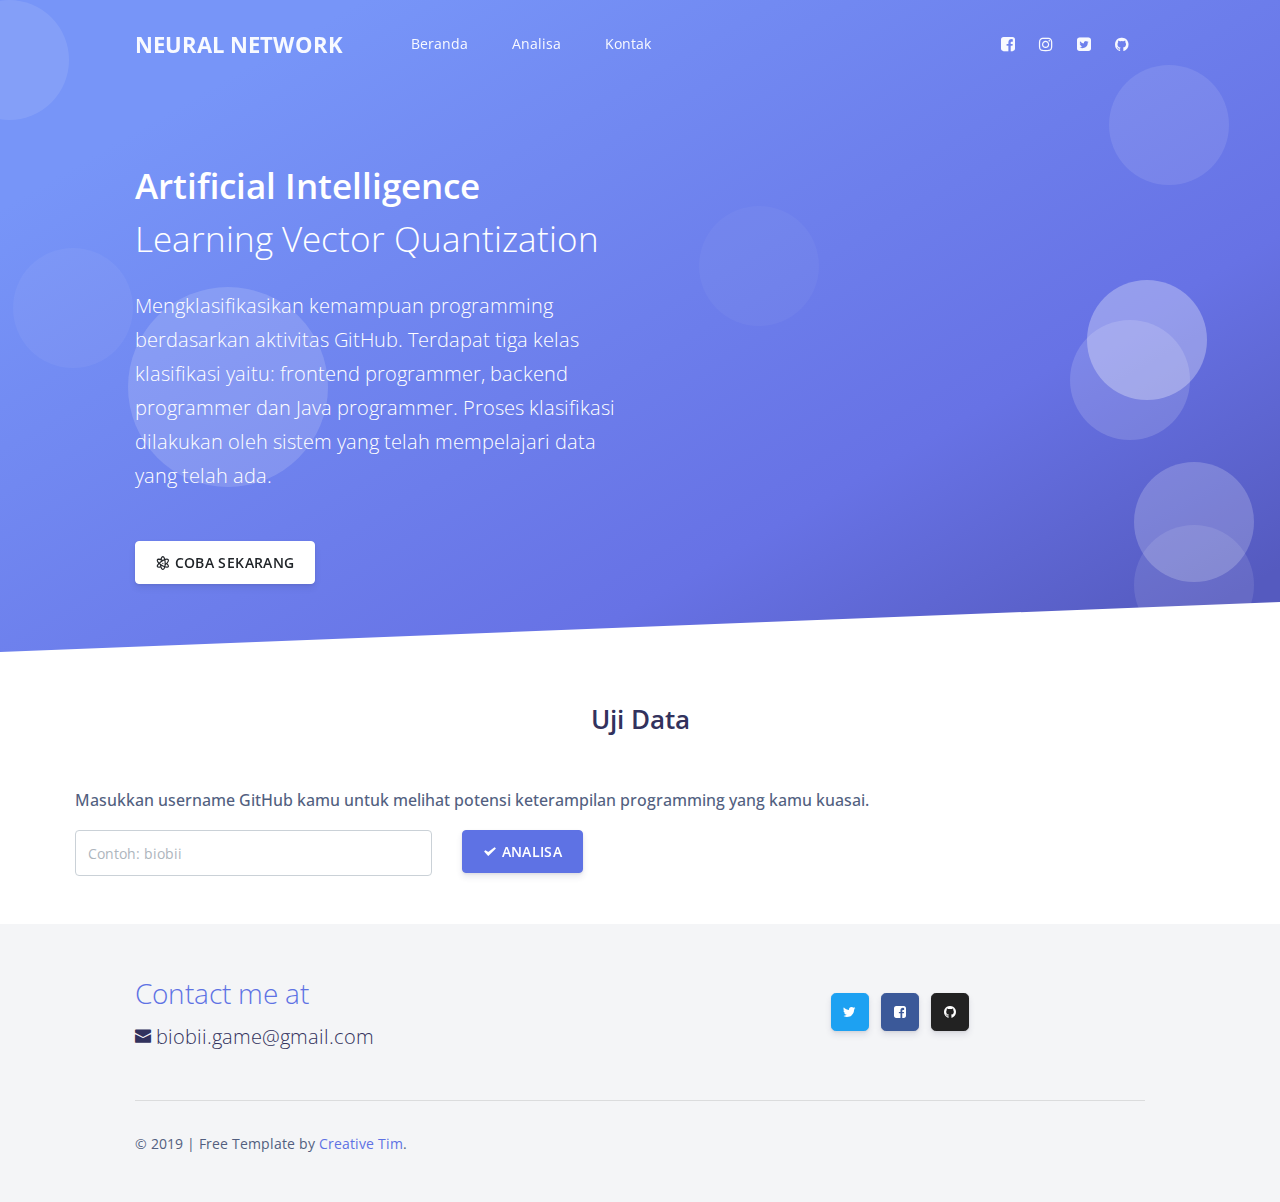
==== AI/index.html @ 5d651afd "add project lvq github classification" ====
<!DOCTYPE html><html><head><meta charset=utf-8><meta name=viewport content="width=device-width,initial-scale=1,shrink-to-fit=no"><meta name=description content="Start your development with a Design System for Bootstrap 4."><meta name=author content="Creative Tim"><title>Neural Network</title><link href=static/img/brand/favicon.png rel=icon type=image/png><link href="https://fonts.googleapis.com/css?family=Open+Sans:300,400,600,700" rel=stylesheet><link href=static/vendor/nucleo/css/nucleo.css rel=stylesheet><link href=static/vendor/font-awesome/css/font-awesome.min.css rel=stylesheet><link type=text/css href="static/css/argon.css?v=1.0.1" rel=stylesheet><link type=text/css href=static/css/docs.min.css rel=stylesheet><link href=static/css/app.8bf87c40e543f9dcc011c4a379735508.css rel=stylesheet></head><body><div id=app></div><script src=static/vendor/jquery/jquery.min.js></script><script src=static/vendor/popper/popper.min.js></script><script src=static/vendor/bootstrap/bootstrap.min.js></script><script src=static/vendor/headroom/headroom.min.js></script><script src="static/js/argon.js?v=1.0.1"></script><script type=text/javascript src=static/js/manifest.37a2ecbb1d1b7e6c9ada.js></script><script type=text/javascript src=static/js/vendor.f0a909a7b3e6c7ba83d7.js></script><script type=text/javascript src=static/js/app.0bf9fc772786befdf01e.js></script></body></html>
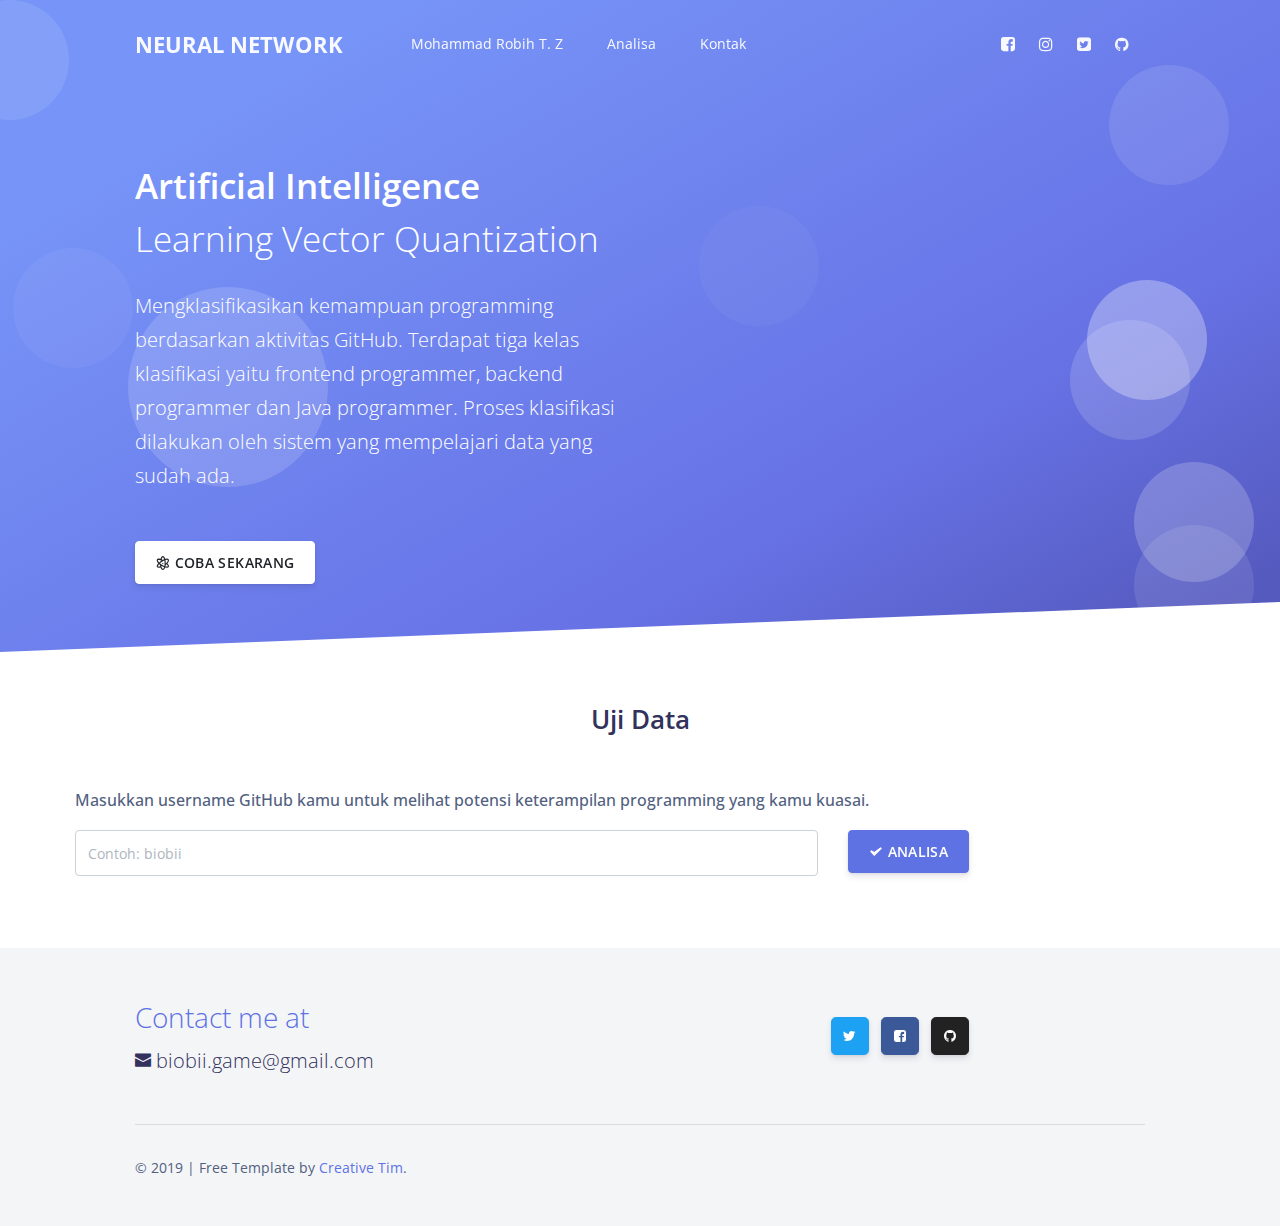
==== commit 8e8c37f4: "fix AI pages mobile layout" ====
--- a/AI/index.html
+++ b/AI/index.html
@@ -1 +1 @@
-<!DOCTYPE html><html><head><meta charset=utf-8><meta name=viewport content="width=device-width,initial-scale=1,shrink-to-fit=no"><meta name=description content="Start your development with a Design System for Bootstrap 4."><meta name=author content="Creative Tim"><title>Neural Network</title><link href=static/img/brand/favicon.png rel=icon type=image/png><link href="https://fonts.googleapis.com/css?family=Open+Sans:300,400,600,700" rel=stylesheet><link href=static/vendor/nucleo/css/nucleo.css rel=stylesheet><link href=static/vendor/font-awesome/css/font-awesome.min.css rel=stylesheet><link type=text/css href="static/css/argon.css?v=1.0.1" rel=stylesheet><link type=text/css href=static/css/docs.min.css rel=stylesheet><link href=static/css/app.8bf87c40e543f9dcc011c4a379735508.css rel=stylesheet></head><body><div id=app></div><script src=static/vendor/jquery/jquery.min.js></script><script src=static/vendor/popper/popper.min.js></script><script src=static/vendor/bootstrap/bootstrap.min.js></script><script src=static/vendor/headroom/headroom.min.js></script><script src="static/js/argon.js?v=1.0.1"></script><script type=text/javascript src=static/js/manifest.37a2ecbb1d1b7e6c9ada.js></script><script type=text/javascript src=static/js/vendor.f0a909a7b3e6c7ba83d7.js></script><script type=text/javascript src=static/js/app.0bf9fc772786befdf01e.js></script></body></html>+<!DOCTYPE html><html><head><meta charset=utf-8><meta name=viewport content="width=device-width,initial-scale=1,shrink-to-fit=no"><meta name=description content="Artificial intelligence sederhana untuk mengklasifikasikan kemampuan programming berdasarkan repository Github."><meta name=author content="Mohammad Robih T. Z"><title>Simple Neural Network</title><link href=static/favicon.png rel=icon type=image/png><link href="https://fonts.googleapis.com/css?family=Open+Sans:300,400,600,700" rel=stylesheet><link href=static/vendor/nucleo/css/nucleo.css rel=stylesheet><link href=static/vendor/font-awesome/css/font-awesome.min.css rel=stylesheet><link type=text/css href="static/css/argon.css?v=1.0.1" rel=stylesheet><link href=static/css/app.eb4740c2fdf0c2740fc08ab1a7d2b66f.css rel=stylesheet></head><body><div id=app></div><script src=static/vendor/jquery/jquery.min.js></script><script src=static/vendor/popper/popper.min.js></script><script src=static/vendor/bootstrap/bootstrap.min.js></script><script src=static/vendor/headroom/headroom.min.js></script><script src="static/js/argon.js?v=1.0.1"></script><script type=text/javascript src=static/js/manifest.37a2ecbb1d1b7e6c9ada.js></script><script type=text/javascript src=static/js/vendor.f0a909a7b3e6c7ba83d7.js></script><script type=text/javascript src=static/js/app.51fc7708a388d22dce83.js></script></body></html>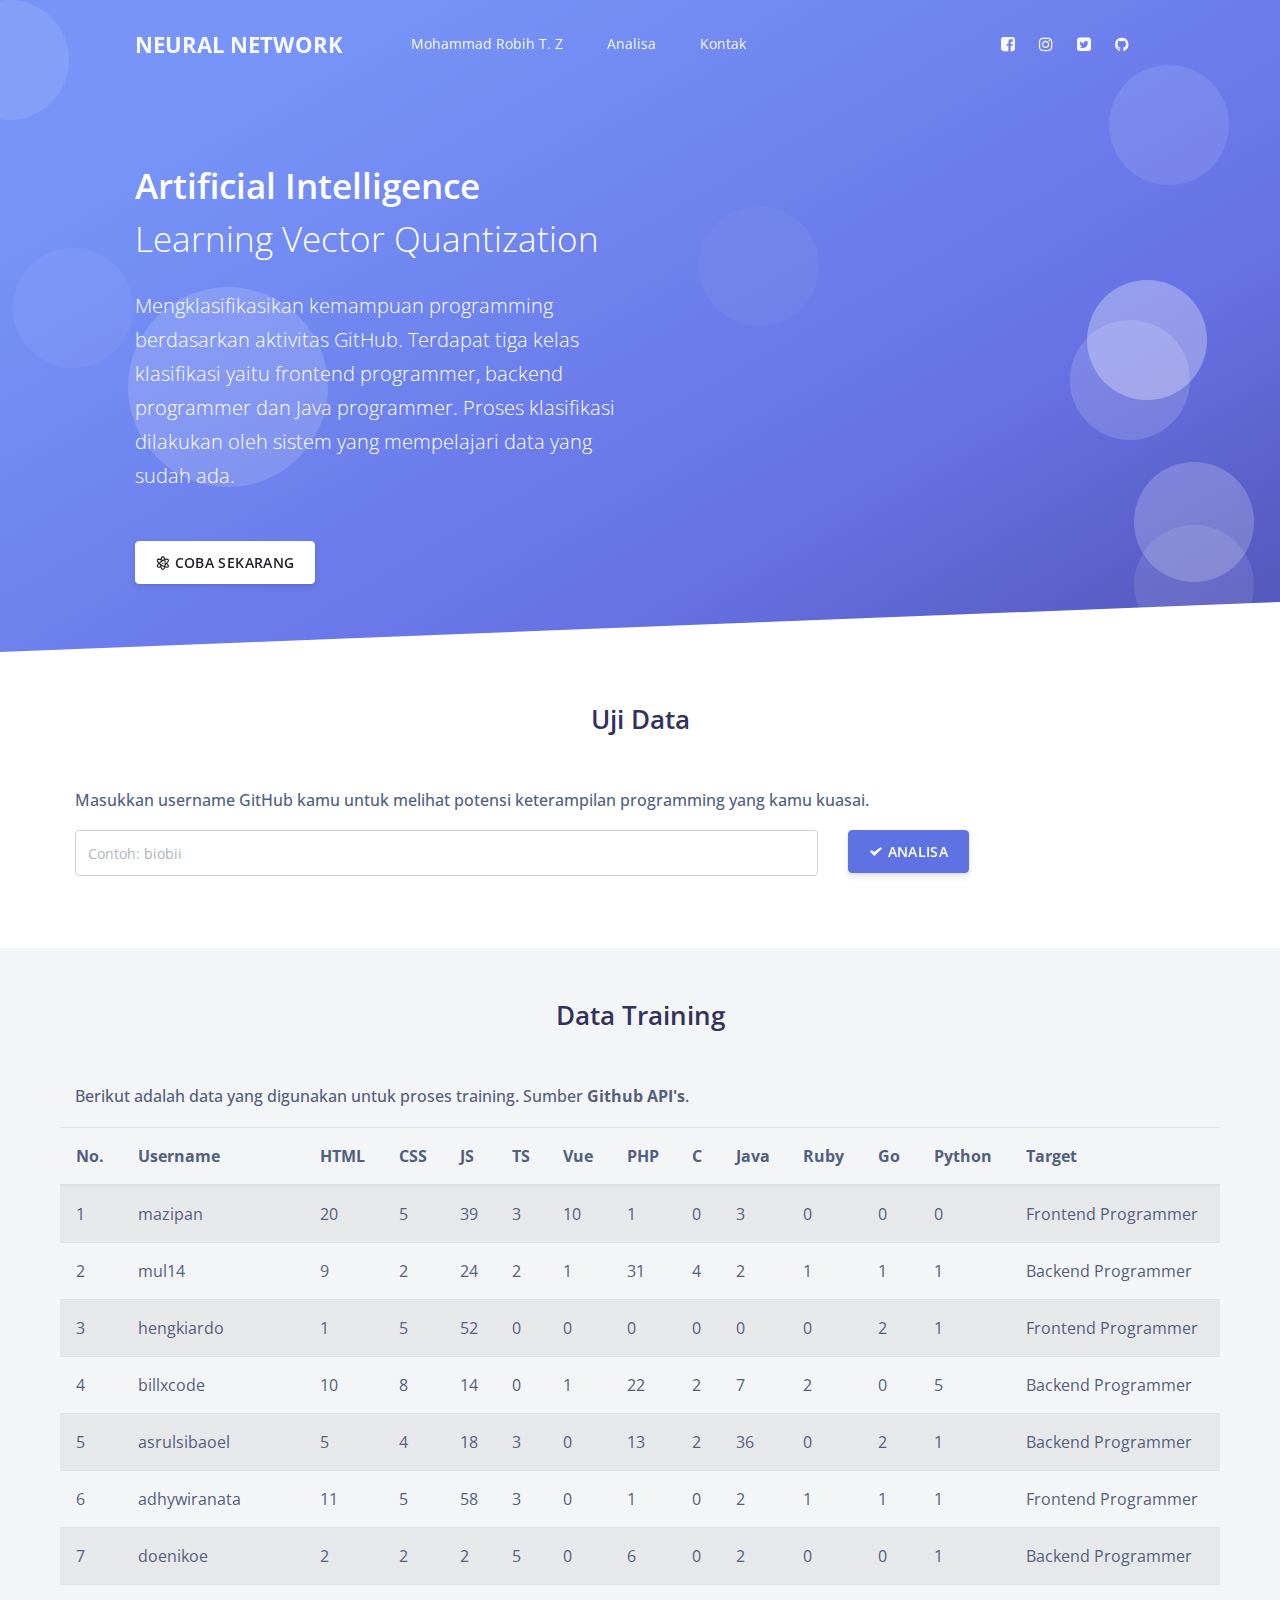
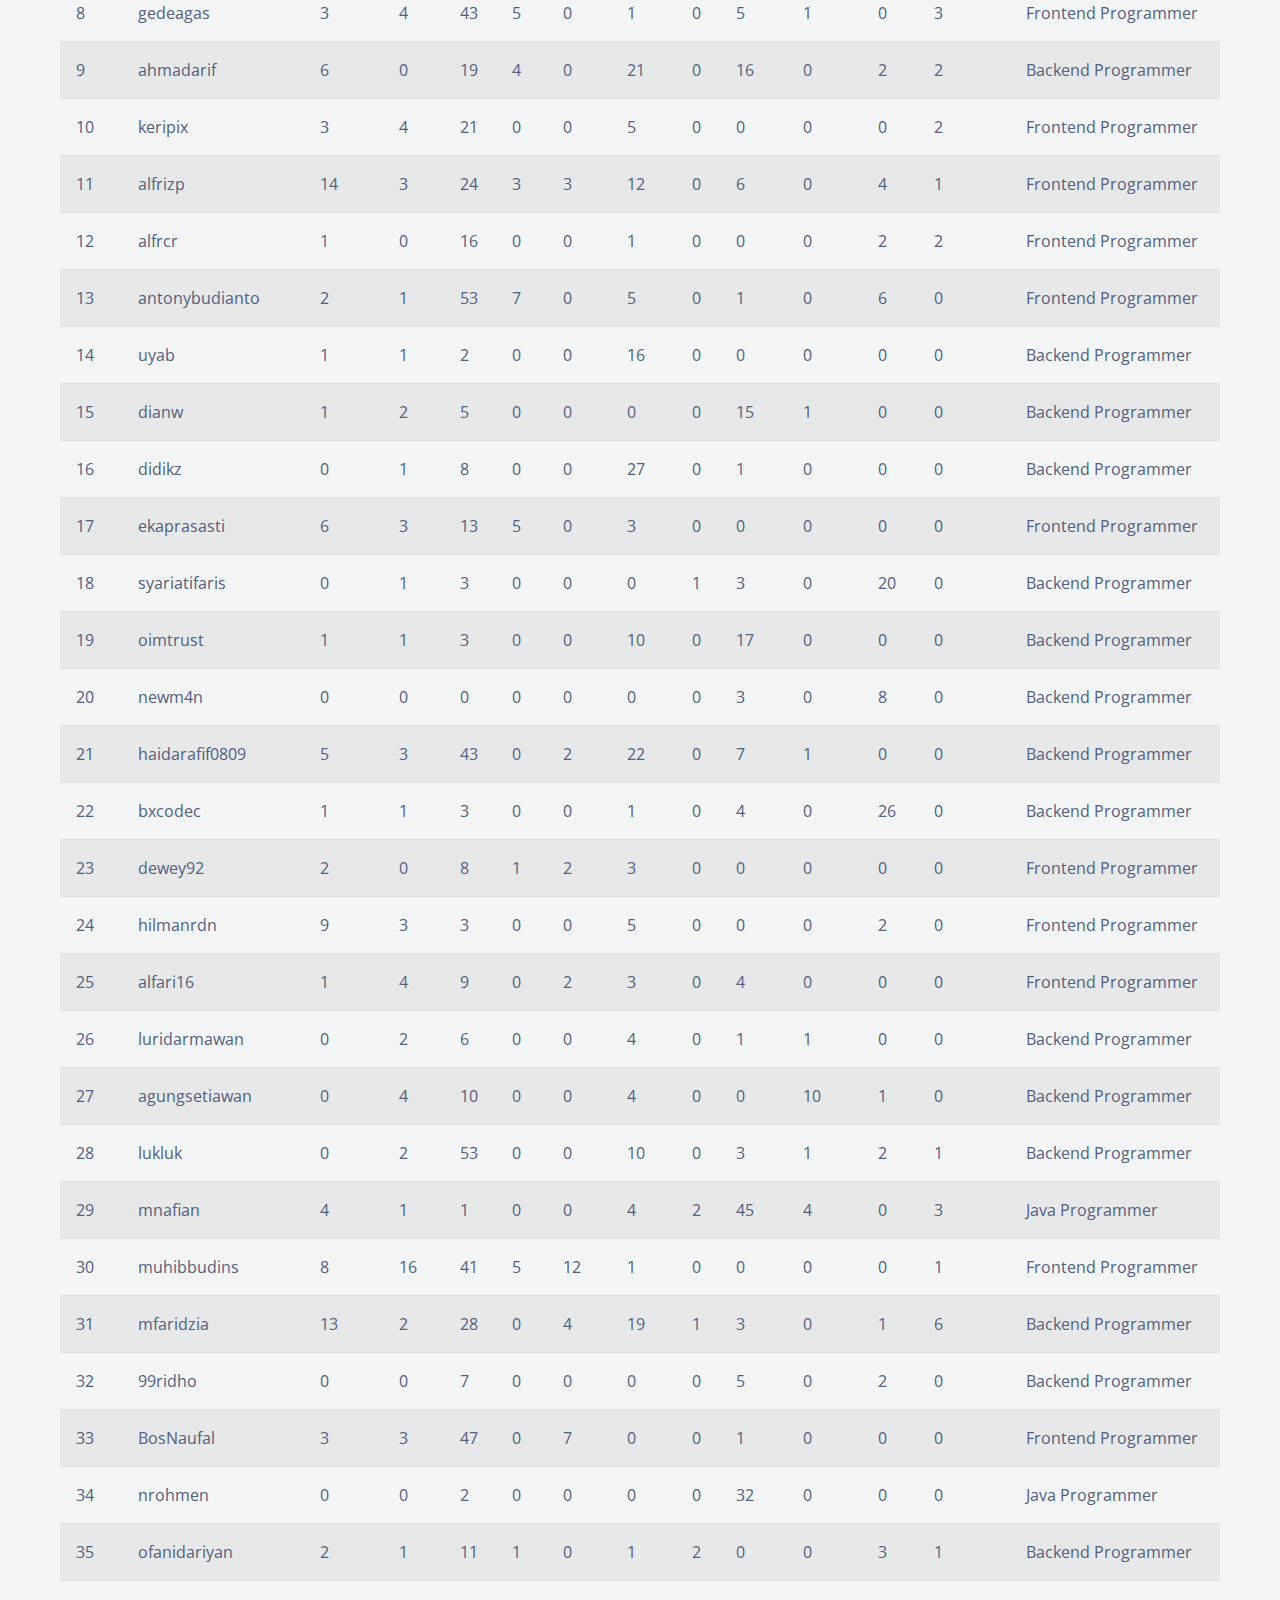
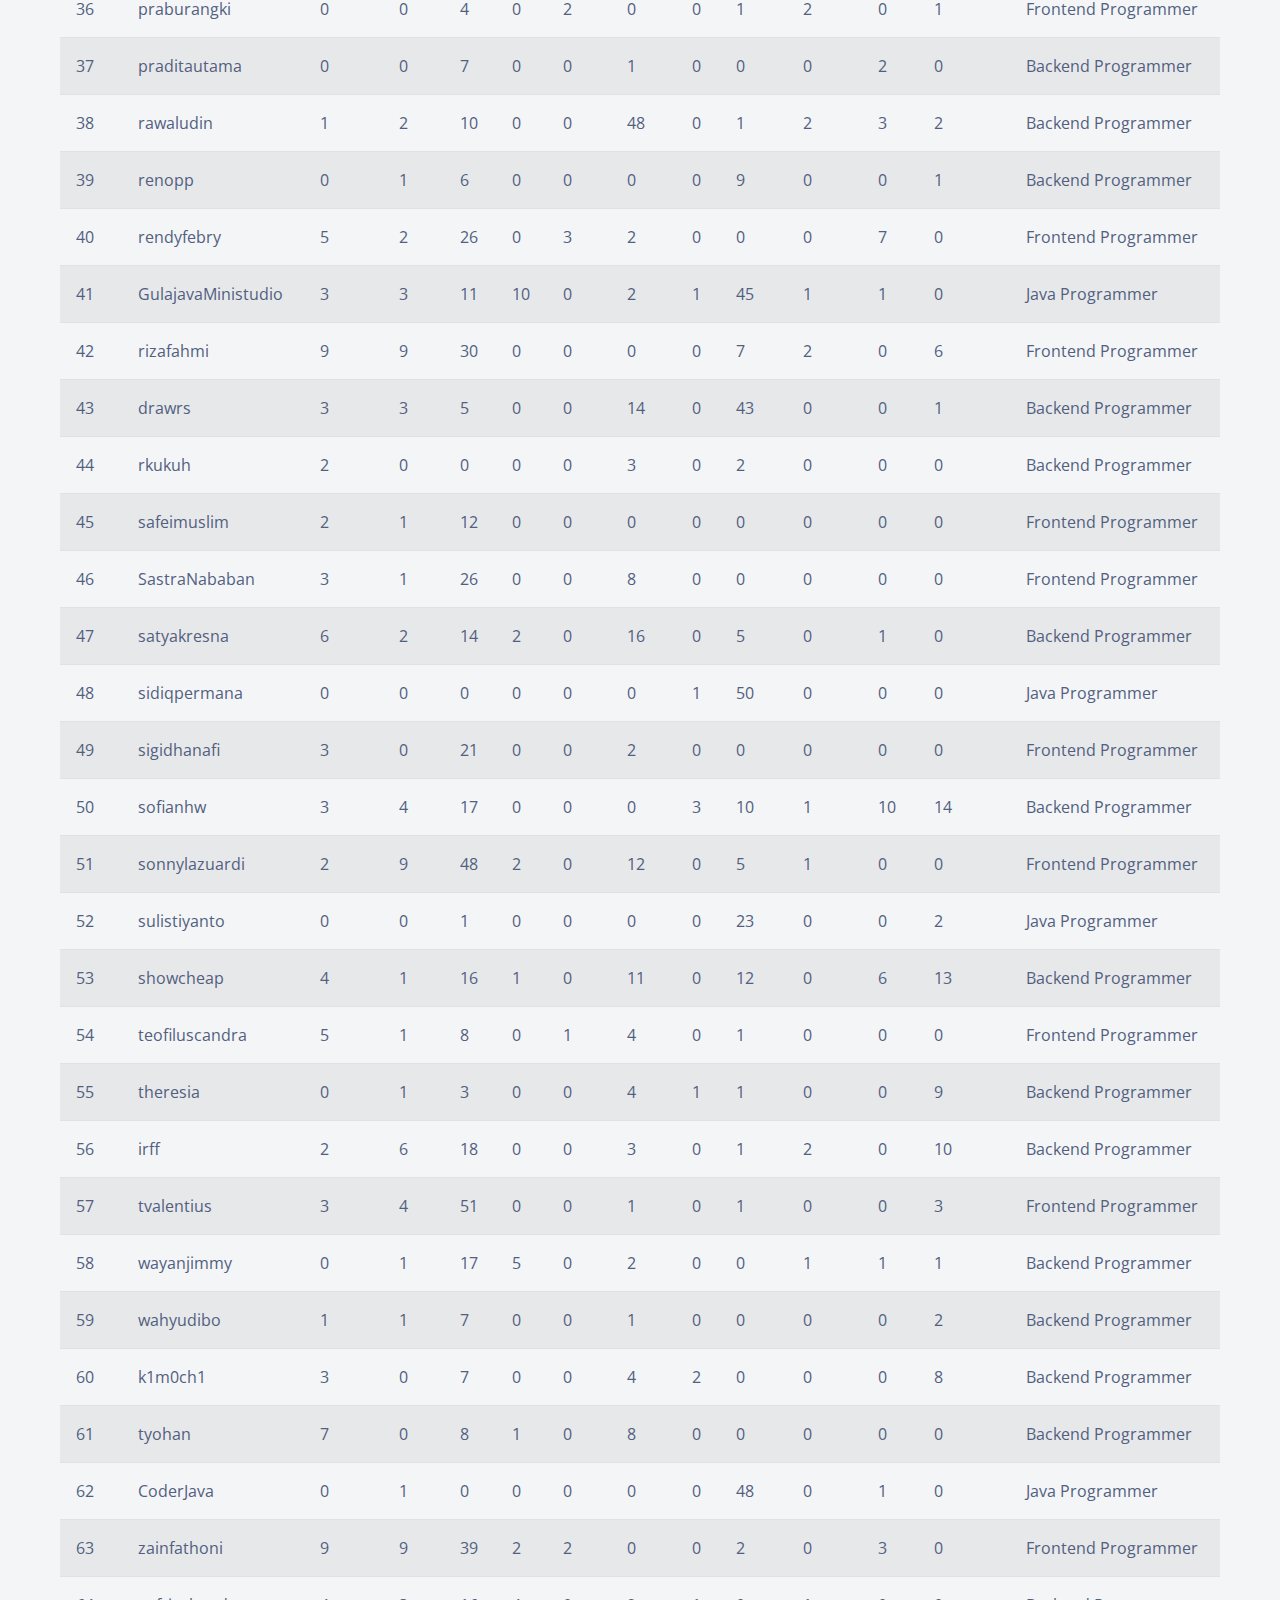
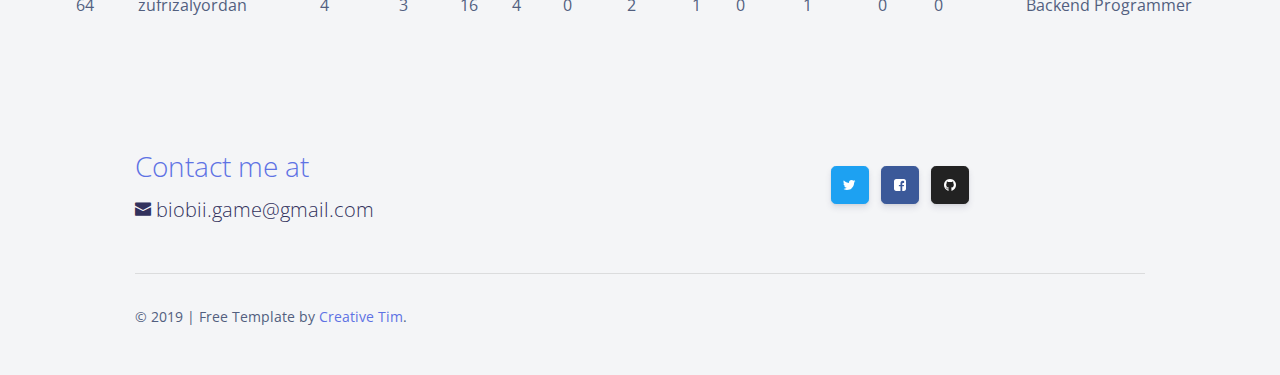
==== commit 6a37572f: "main:update data. AI:add data training" ====
--- a/AI/index.html
+++ b/AI/index.html
@@ -1 +1 @@
-<!DOCTYPE html><html><head><meta charset=utf-8><meta name=viewport content="width=device-width,initial-scale=1,shrink-to-fit=no"><meta name=description content="Artificial intelligence sederhana untuk mengklasifikasikan kemampuan programming berdasarkan repository Github."><meta name=author content="Mohammad Robih T. Z"><title>Simple Neural Network</title><link href=static/favicon.png rel=icon type=image/png><link href="https://fonts.googleapis.com/css?family=Open+Sans:300,400,600,700" rel=stylesheet><link href=static/vendor/nucleo/css/nucleo.css rel=stylesheet><link href=static/vendor/font-awesome/css/font-awesome.min.css rel=stylesheet><link type=text/css href="static/css/argon.css?v=1.0.1" rel=stylesheet><link href=static/css/app.eb4740c2fdf0c2740fc08ab1a7d2b66f.css rel=stylesheet></head><body><div id=app></div><script src=static/vendor/jquery/jquery.min.js></script><script src=static/vendor/popper/popper.min.js></script><script src=static/vendor/bootstrap/bootstrap.min.js></script><script src=static/vendor/headroom/headroom.min.js></script><script src="static/js/argon.js?v=1.0.1"></script><script type=text/javascript src=static/js/manifest.37a2ecbb1d1b7e6c9ada.js></script><script type=text/javascript src=static/js/vendor.f0a909a7b3e6c7ba83d7.js></script><script type=text/javascript src=static/js/app.51fc7708a388d22dce83.js></script></body></html>+<!DOCTYPE html><html><head><meta charset=utf-8><meta name=viewport content="width=device-width,initial-scale=1,shrink-to-fit=no"><meta name=description content="Artificial intelligence sederhana untuk mengklasifikasikan kemampuan programming berdasarkan repository Github."><meta name=author content="Mohammad Robih T. Z"><title>Simple Neural Network</title><link href=static/favicon.png rel=icon type=image/png><link href="https://fonts.googleapis.com/css?family=Open+Sans:300,400,600,700" rel=stylesheet><link href=static/vendor/nucleo/css/nucleo.css rel=stylesheet><link href=static/vendor/font-awesome/css/font-awesome.min.css rel=stylesheet><link type=text/css href="static/css/argon.css?v=1.0.1" rel=stylesheet><link href=static/css/app.edfa7352059a2bf0c91415d7ef8134d7.css rel=stylesheet></head><body><div id=app></div><script src=static/vendor/jquery/jquery.min.js></script><script src=static/vendor/popper/popper.min.js></script><script src=static/vendor/bootstrap/bootstrap.min.js></script><script src=static/vendor/headroom/headroom.min.js></script><script src="static/js/argon.js?v=1.0.1"></script><script type=text/javascript src=static/js/manifest.37a2ecbb1d1b7e6c9ada.js></script><script type=text/javascript src=static/js/vendor.f0a909a7b3e6c7ba83d7.js></script><script type=text/javascript src=static/js/app.864d17acfa170e1d2947.js></script></body></html>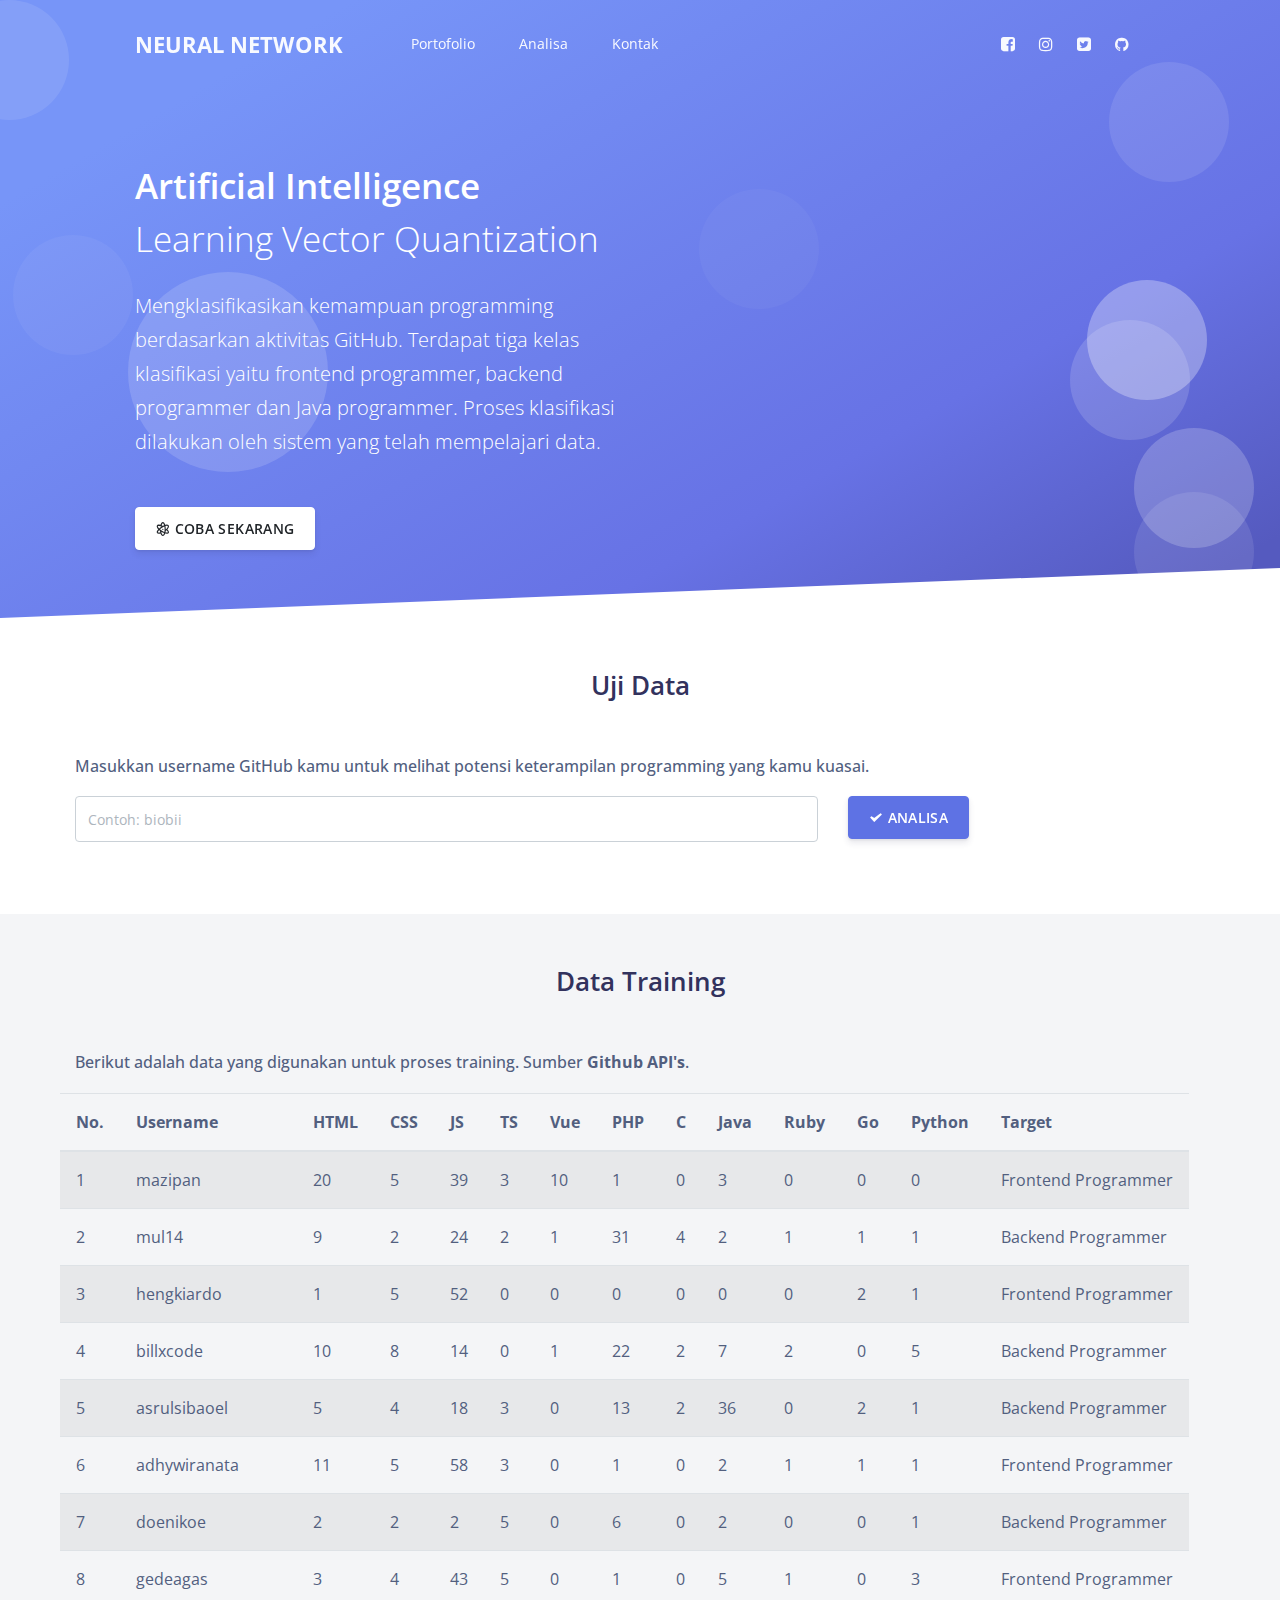
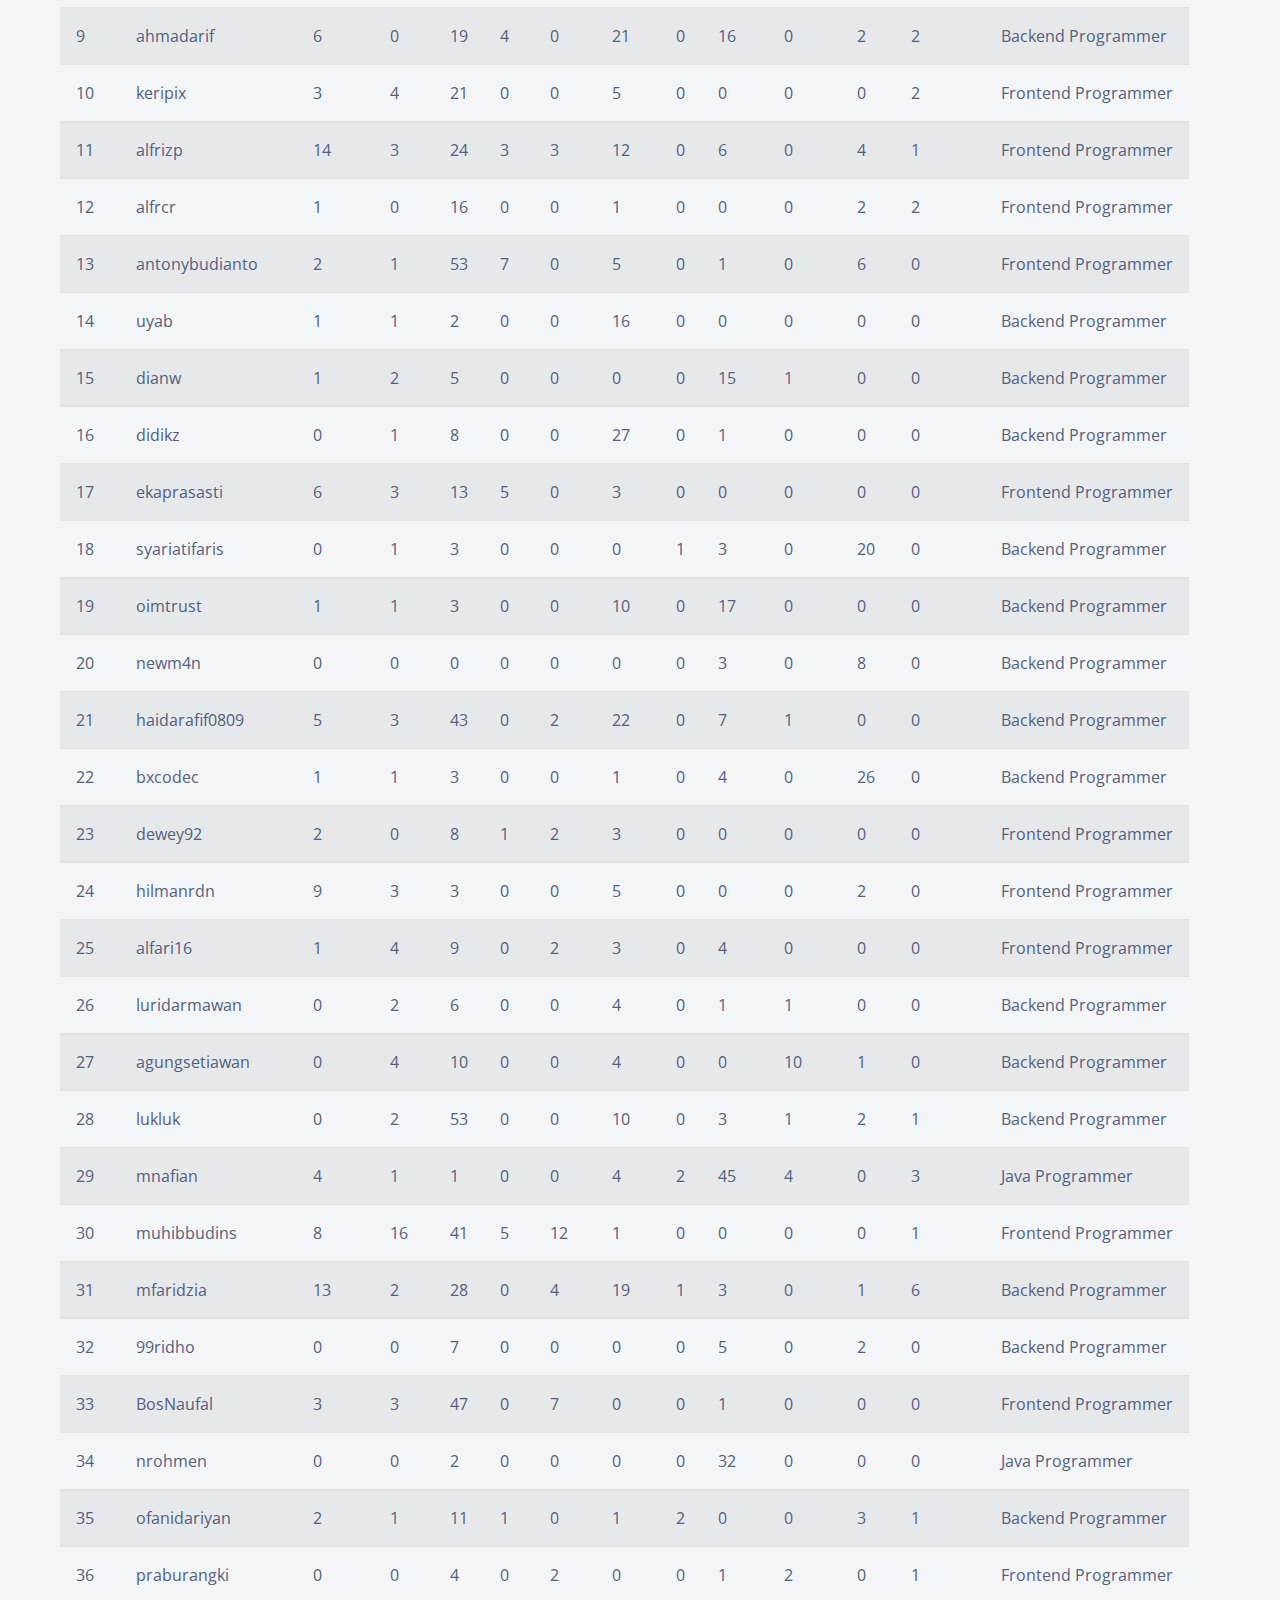
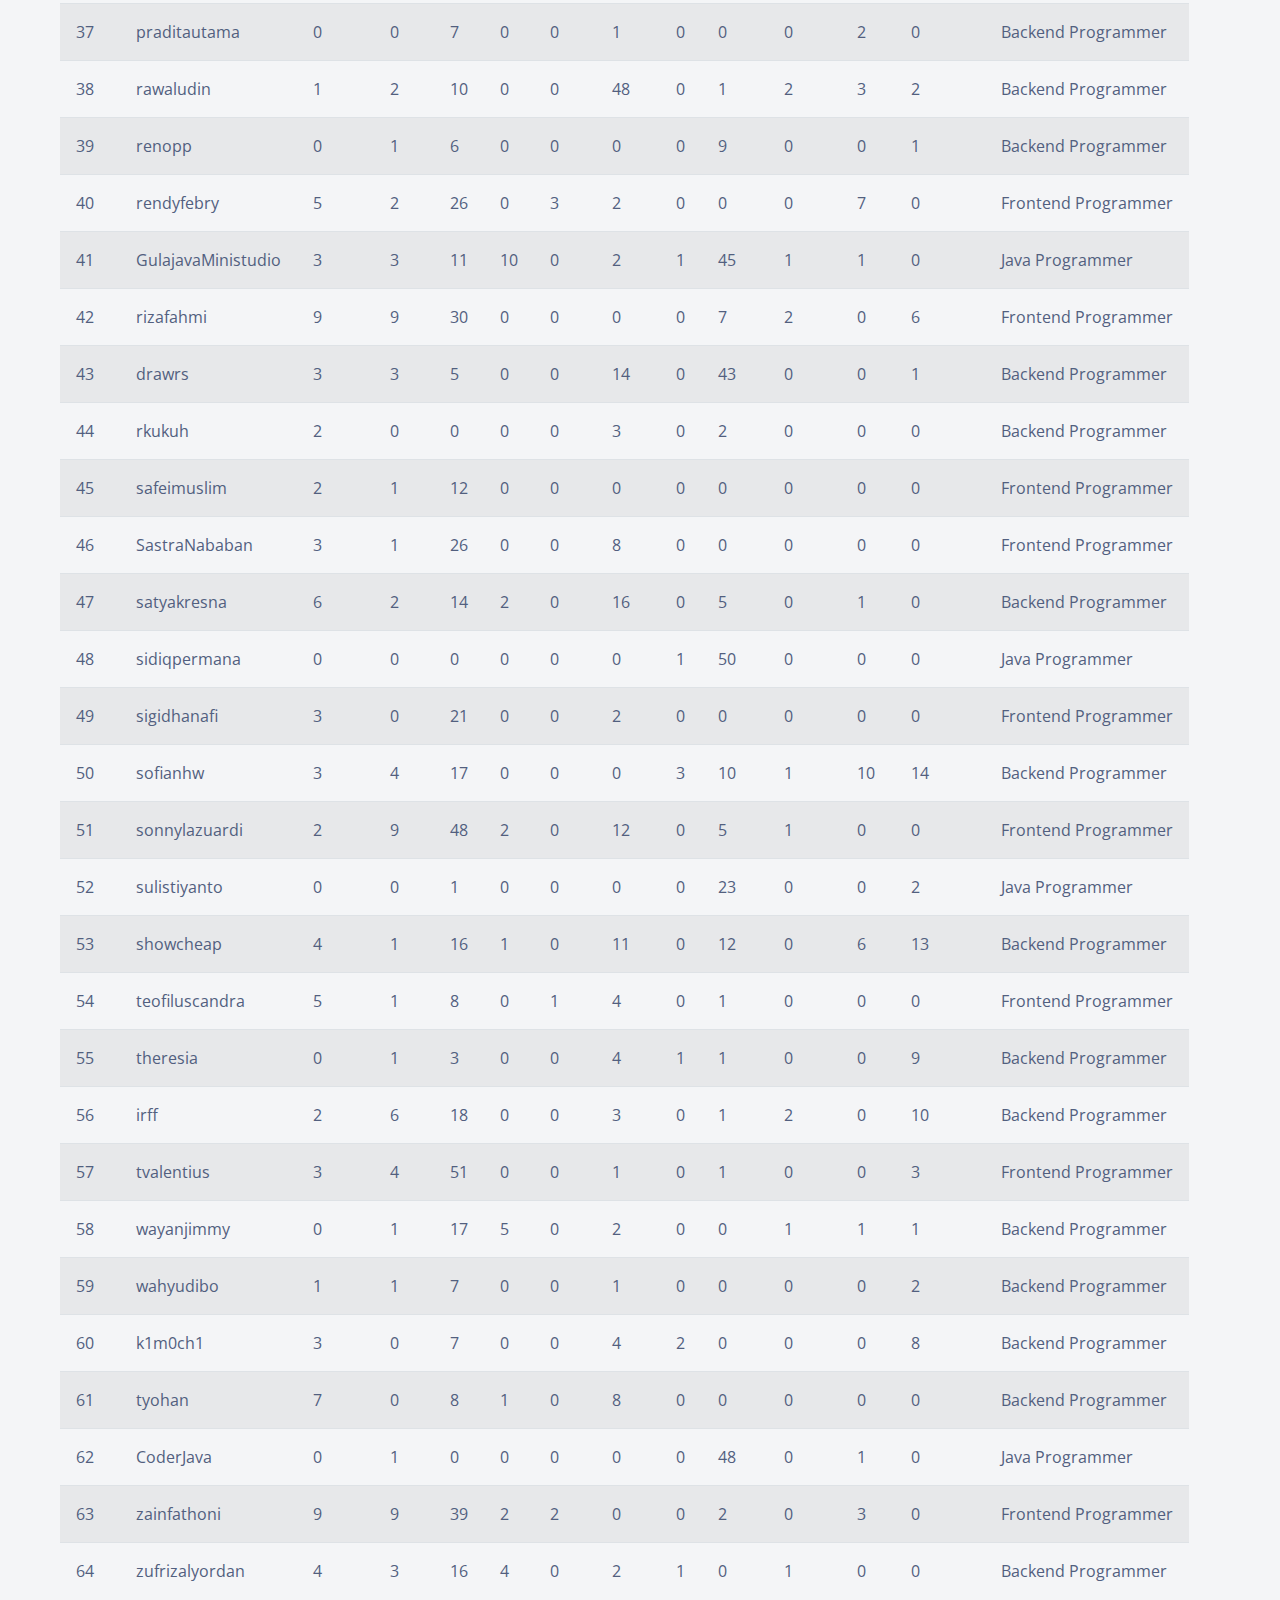
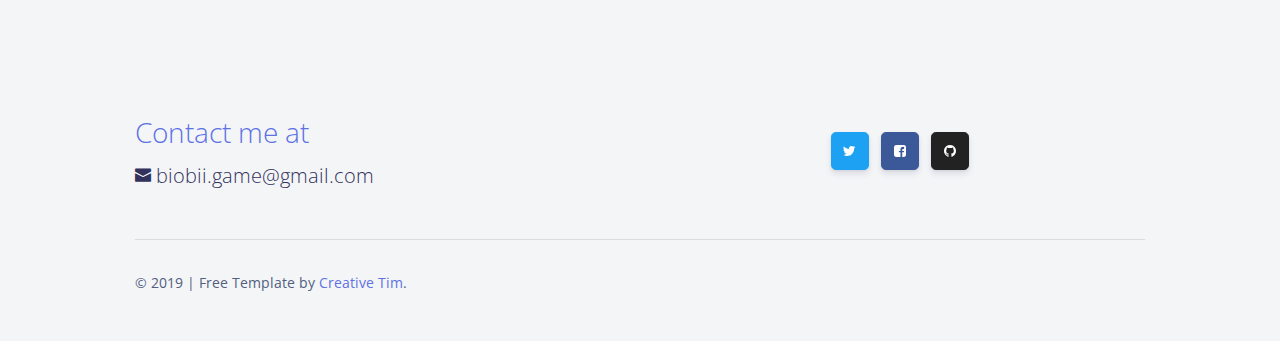
==== commit 81879d70: "responsive data training table" ====
--- a/AI/index.html
+++ b/AI/index.html
@@ -1 +1 @@
-<!DOCTYPE html><html><head><meta charset=utf-8><meta name=viewport content="width=device-width,initial-scale=1,shrink-to-fit=no"><meta name=description content="Artificial intelligence sederhana untuk mengklasifikasikan kemampuan programming berdasarkan repository Github."><meta name=author content="Mohammad Robih T. Z"><title>Simple Neural Network</title><link href=static/favicon.png rel=icon type=image/png><link href="https://fonts.googleapis.com/css?family=Open+Sans:300,400,600,700" rel=stylesheet><link href=static/vendor/nucleo/css/nucleo.css rel=stylesheet><link href=static/vendor/font-awesome/css/font-awesome.min.css rel=stylesheet><link type=text/css href="static/css/argon.css?v=1.0.1" rel=stylesheet><link href=static/css/app.edfa7352059a2bf0c91415d7ef8134d7.css rel=stylesheet></head><body><div id=app></div><script src=static/vendor/jquery/jquery.min.js></script><script src=static/vendor/popper/popper.min.js></script><script src=static/vendor/bootstrap/bootstrap.min.js></script><script src=static/vendor/headroom/headroom.min.js></script><script src="static/js/argon.js?v=1.0.1"></script><script type=text/javascript src=static/js/manifest.37a2ecbb1d1b7e6c9ada.js></script><script type=text/javascript src=static/js/vendor.f0a909a7b3e6c7ba83d7.js></script><script type=text/javascript src=static/js/app.864d17acfa170e1d2947.js></script></body></html>+<!DOCTYPE html><html><head><meta charset=utf-8><meta name=viewport content="width=device-width,initial-scale=1,shrink-to-fit=no"><meta name=description content="Artificial intelligence sederhana untuk mengklasifikasikan kemampuan programming berdasarkan repository Github."><meta name=author content="Mohammad Robih T. Z"><title>Simple Neural Network</title><link href=static/favicon.png rel=icon type=image/png><link href="https://fonts.googleapis.com/css?family=Open+Sans:300,400,600,700" rel=stylesheet><link href=static/vendor/nucleo/css/nucleo.css rel=stylesheet><link href=static/vendor/font-awesome/css/font-awesome.min.css rel=stylesheet><link type=text/css href="static/css/argon.css?v=1.0.1" rel=stylesheet><link href=static/css/app.edfa7352059a2bf0c91415d7ef8134d7.css rel=stylesheet></head><body><div id=app></div><script src=static/vendor/jquery/jquery.min.js></script><script src=static/vendor/popper/popper.min.js></script><script src=static/vendor/bootstrap/bootstrap.min.js></script><script src=static/vendor/headroom/headroom.min.js></script><script src="static/js/argon.js?v=1.0.1"></script><script type=text/javascript src=static/js/manifest.37a2ecbb1d1b7e6c9ada.js></script><script type=text/javascript src=static/js/vendor.f0a909a7b3e6c7ba83d7.js></script><script type=text/javascript src=static/js/app.2d76c16ef97e5fc58005.js></script></body></html>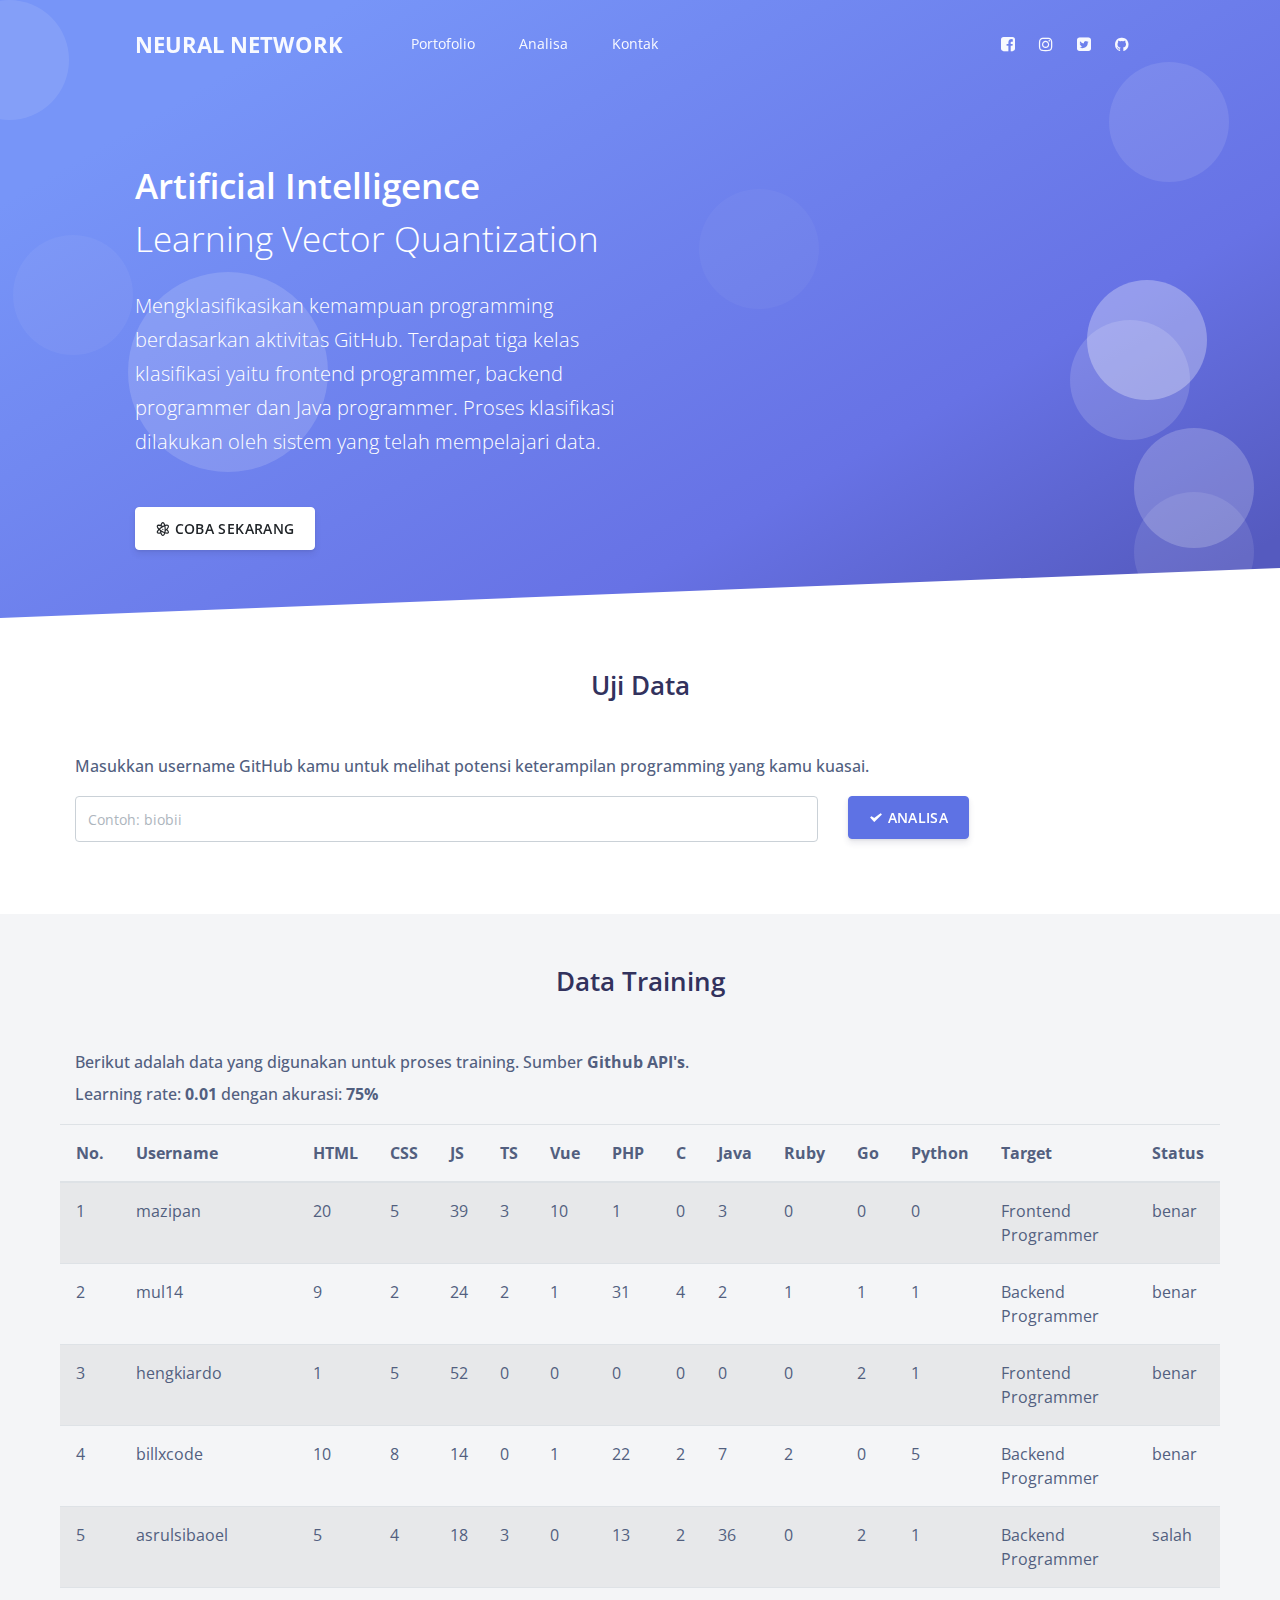
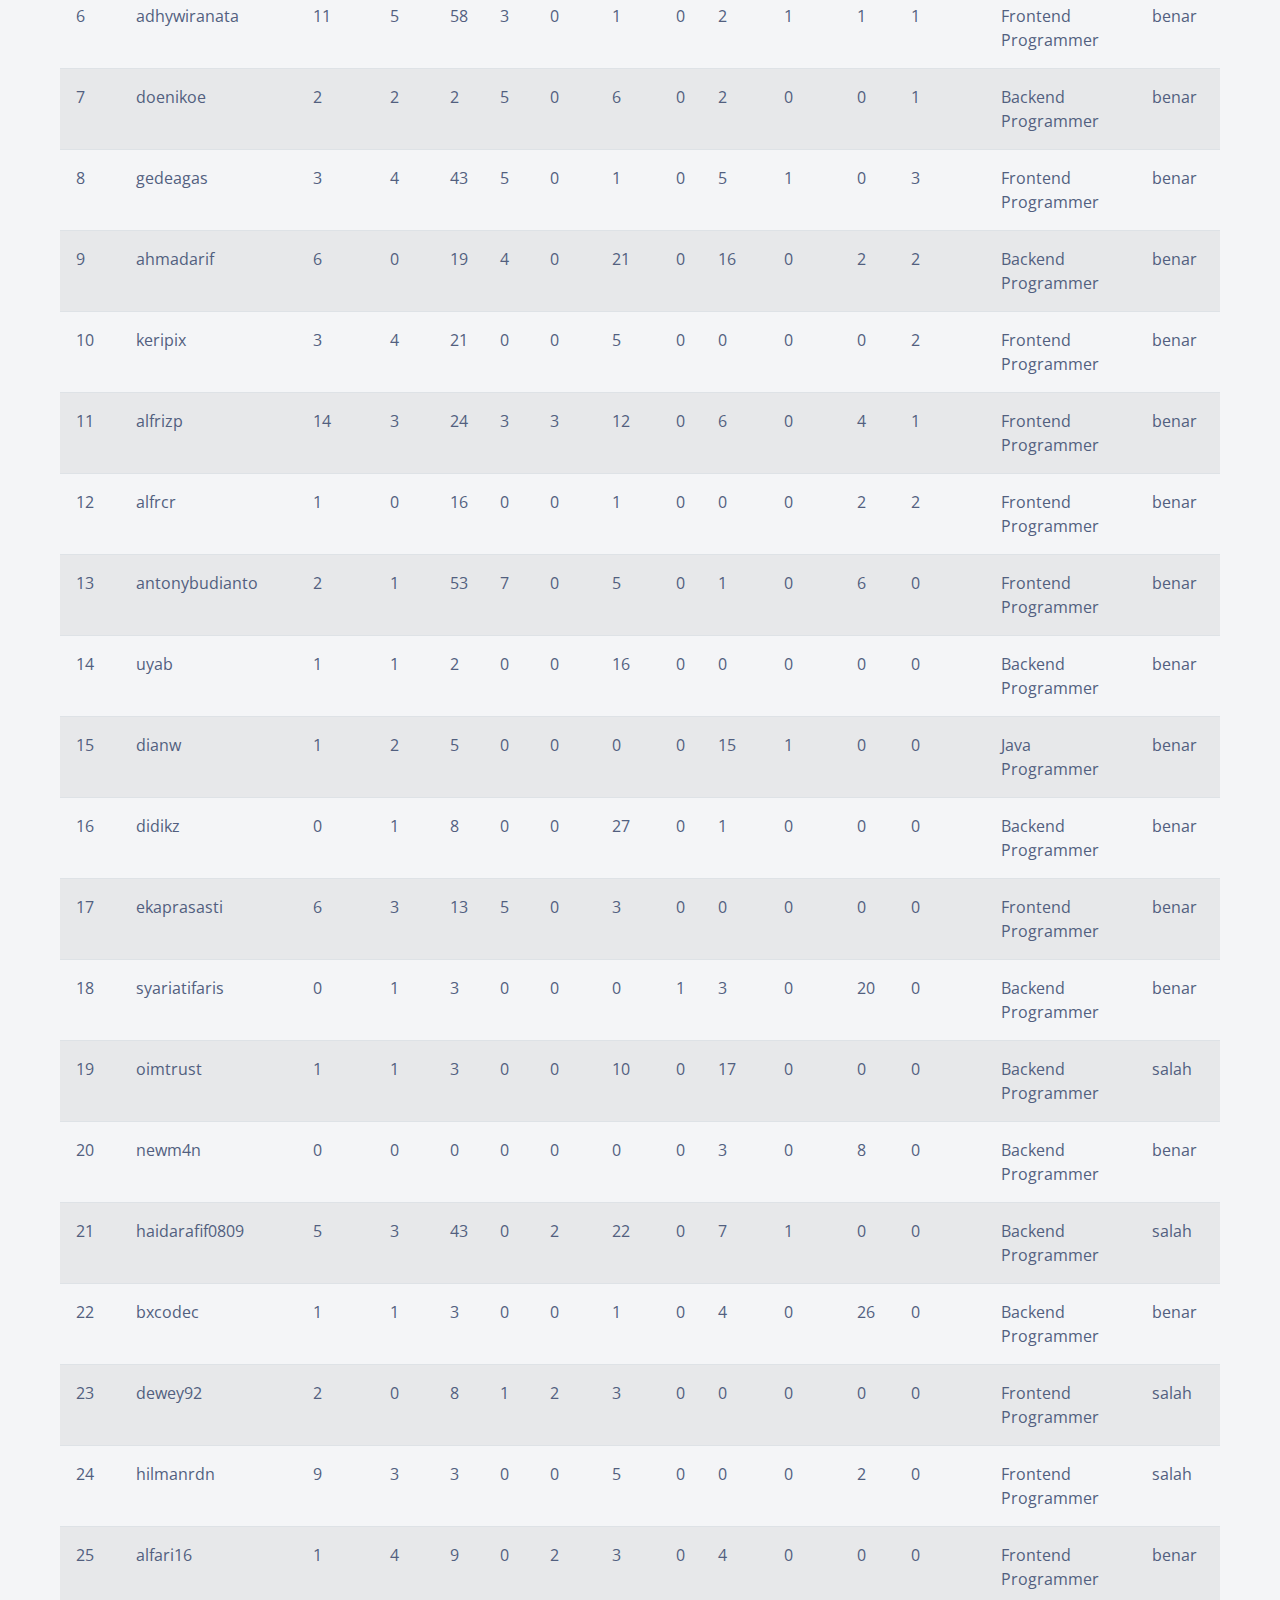
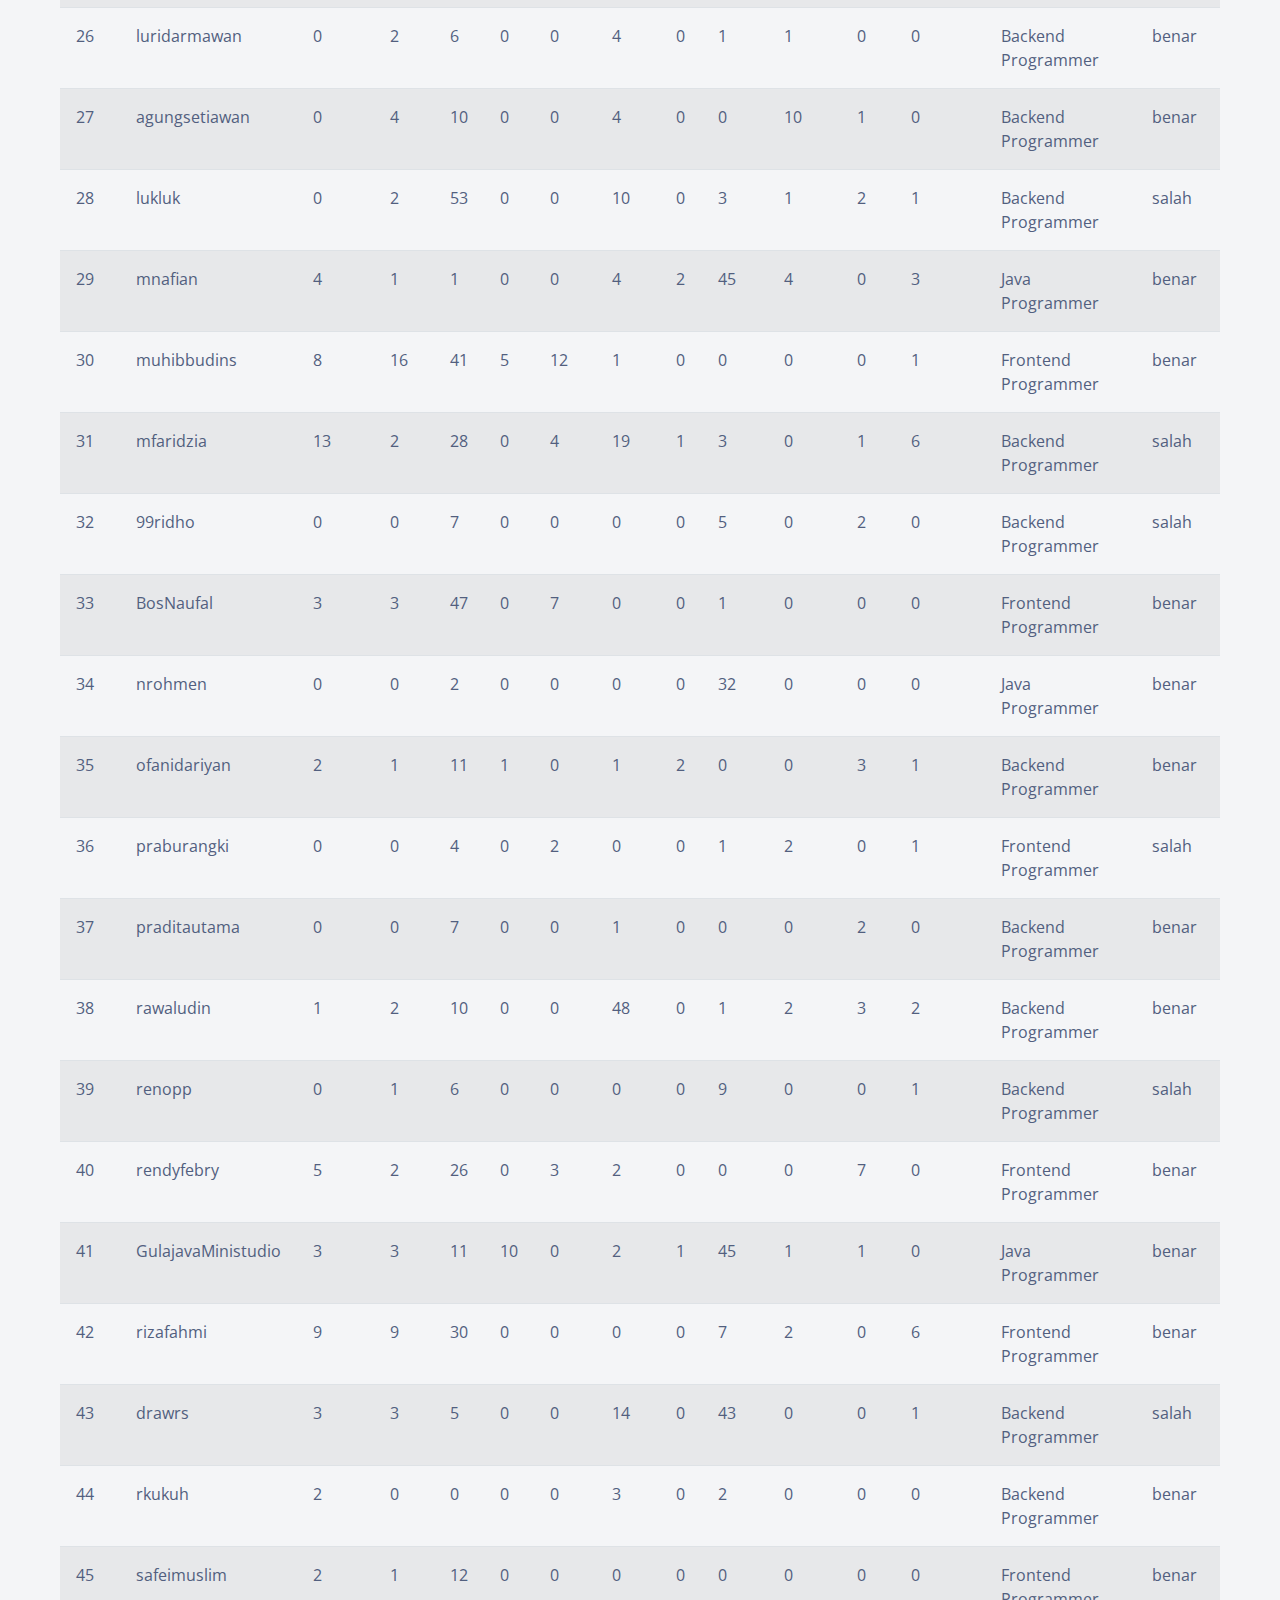
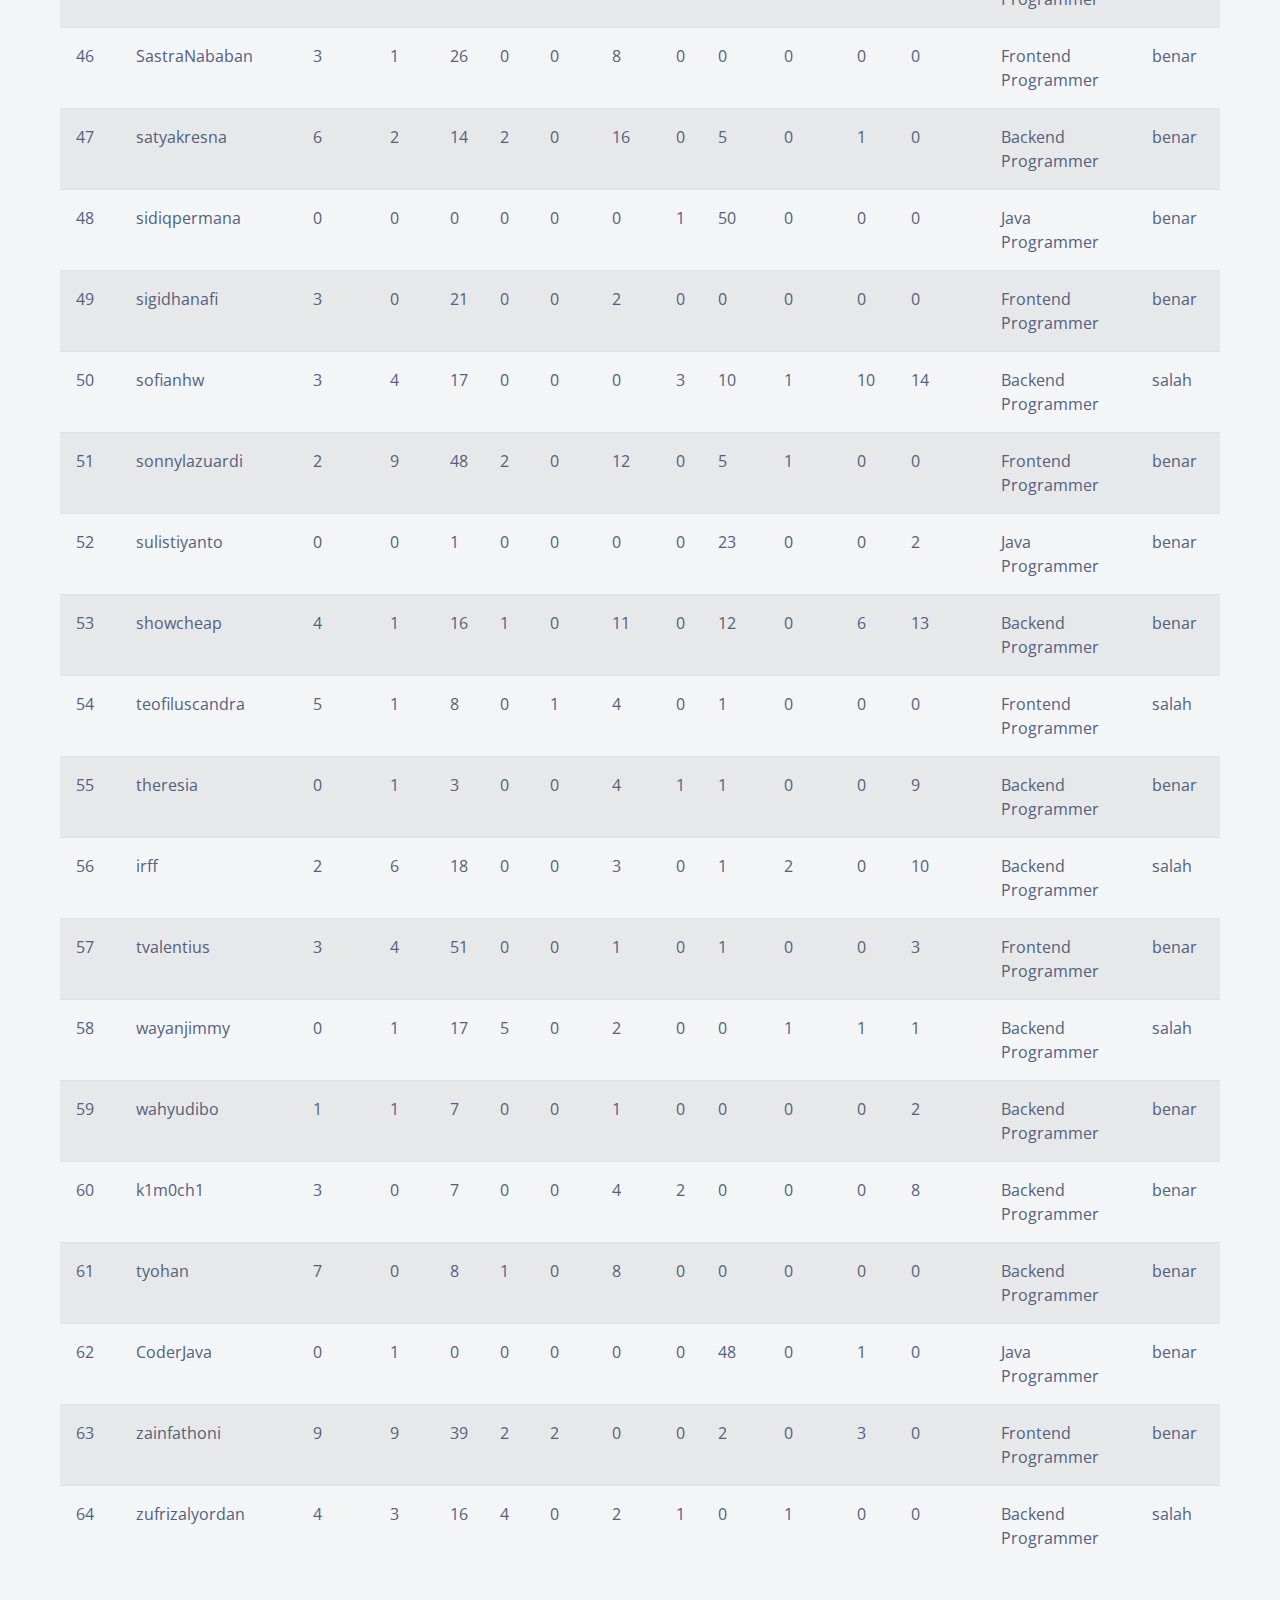
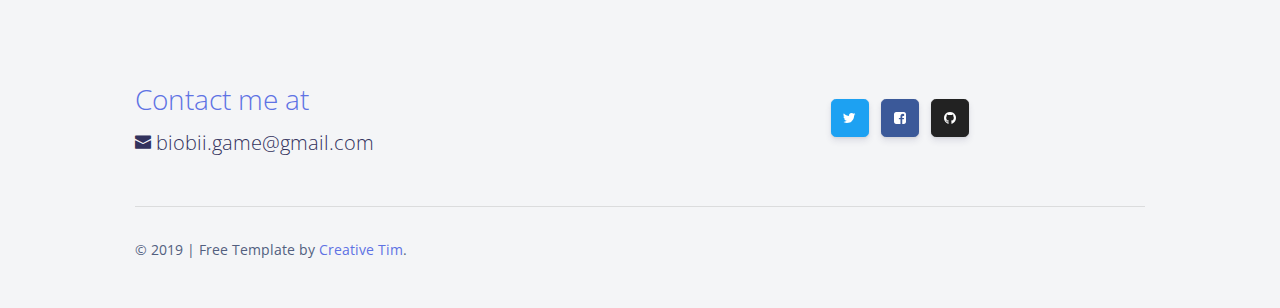
==== commit d5887b6c: "AI: move logic into mixins. Display accuration" ====
--- a/AI/index.html
+++ b/AI/index.html
@@ -1 +1 @@
-<!DOCTYPE html><html><head><meta charset=utf-8><meta name=viewport content="width=device-width,initial-scale=1,shrink-to-fit=no"><meta name=description content="Artificial intelligence sederhana untuk mengklasifikasikan kemampuan programming berdasarkan repository Github."><meta name=author content="Mohammad Robih T. Z"><title>Simple Neural Network</title><link href=static/favicon.png rel=icon type=image/png><link href="https://fonts.googleapis.com/css?family=Open+Sans:300,400,600,700" rel=stylesheet><link href=static/vendor/nucleo/css/nucleo.css rel=stylesheet><link href=static/vendor/font-awesome/css/font-awesome.min.css rel=stylesheet><link type=text/css href="static/css/argon.css?v=1.0.1" rel=stylesheet><link href=static/css/app.edfa7352059a2bf0c91415d7ef8134d7.css rel=stylesheet></head><body><div id=app></div><script src=static/vendor/jquery/jquery.min.js></script><script src=static/vendor/popper/popper.min.js></script><script src=static/vendor/bootstrap/bootstrap.min.js></script><script src=static/vendor/headroom/headroom.min.js></script><script src="static/js/argon.js?v=1.0.1"></script><script type=text/javascript src=static/js/manifest.37a2ecbb1d1b7e6c9ada.js></script><script type=text/javascript src=static/js/vendor.f0a909a7b3e6c7ba83d7.js></script><script type=text/javascript src=static/js/app.2d76c16ef97e5fc58005.js></script></body></html>+<!DOCTYPE html><html><head><meta charset=utf-8><meta name=viewport content="width=device-width,initial-scale=1,shrink-to-fit=no"><meta name=description content="Artificial intelligence sederhana untuk mengklasifikasikan kemampuan programming berdasarkan repository Github."><meta name=author content="Mohammad Robih T. Z"><title>Simple Neural Network</title><link href=static/favicon.png rel=icon type=image/png><link href="https://fonts.googleapis.com/css?family=Open+Sans:300,400,600,700" rel=stylesheet><link href=static/vendor/nucleo/css/nucleo.css rel=stylesheet><link href=static/vendor/font-awesome/css/font-awesome.min.css rel=stylesheet><link type=text/css href="static/css/argon.css?v=1.0.1" rel=stylesheet><link href=static/css/app.d4eea54c61c2323bf50664f97d8629c1.css rel=stylesheet></head><body><div id=app></div><script src=static/vendor/jquery/jquery.min.js></script><script src=static/vendor/popper/popper.min.js></script><script src=static/vendor/bootstrap/bootstrap.min.js></script><script src=static/vendor/headroom/headroom.min.js></script><script src="static/js/argon.js?v=1.0.1"></script><script type=text/javascript src=static/js/manifest.37a2ecbb1d1b7e6c9ada.js></script><script type=text/javascript src=static/js/vendor.f0a909a7b3e6c7ba83d7.js></script><script type=text/javascript src=static/js/app.c86a4b3c6f1b9fa081e3.js></script></body></html>